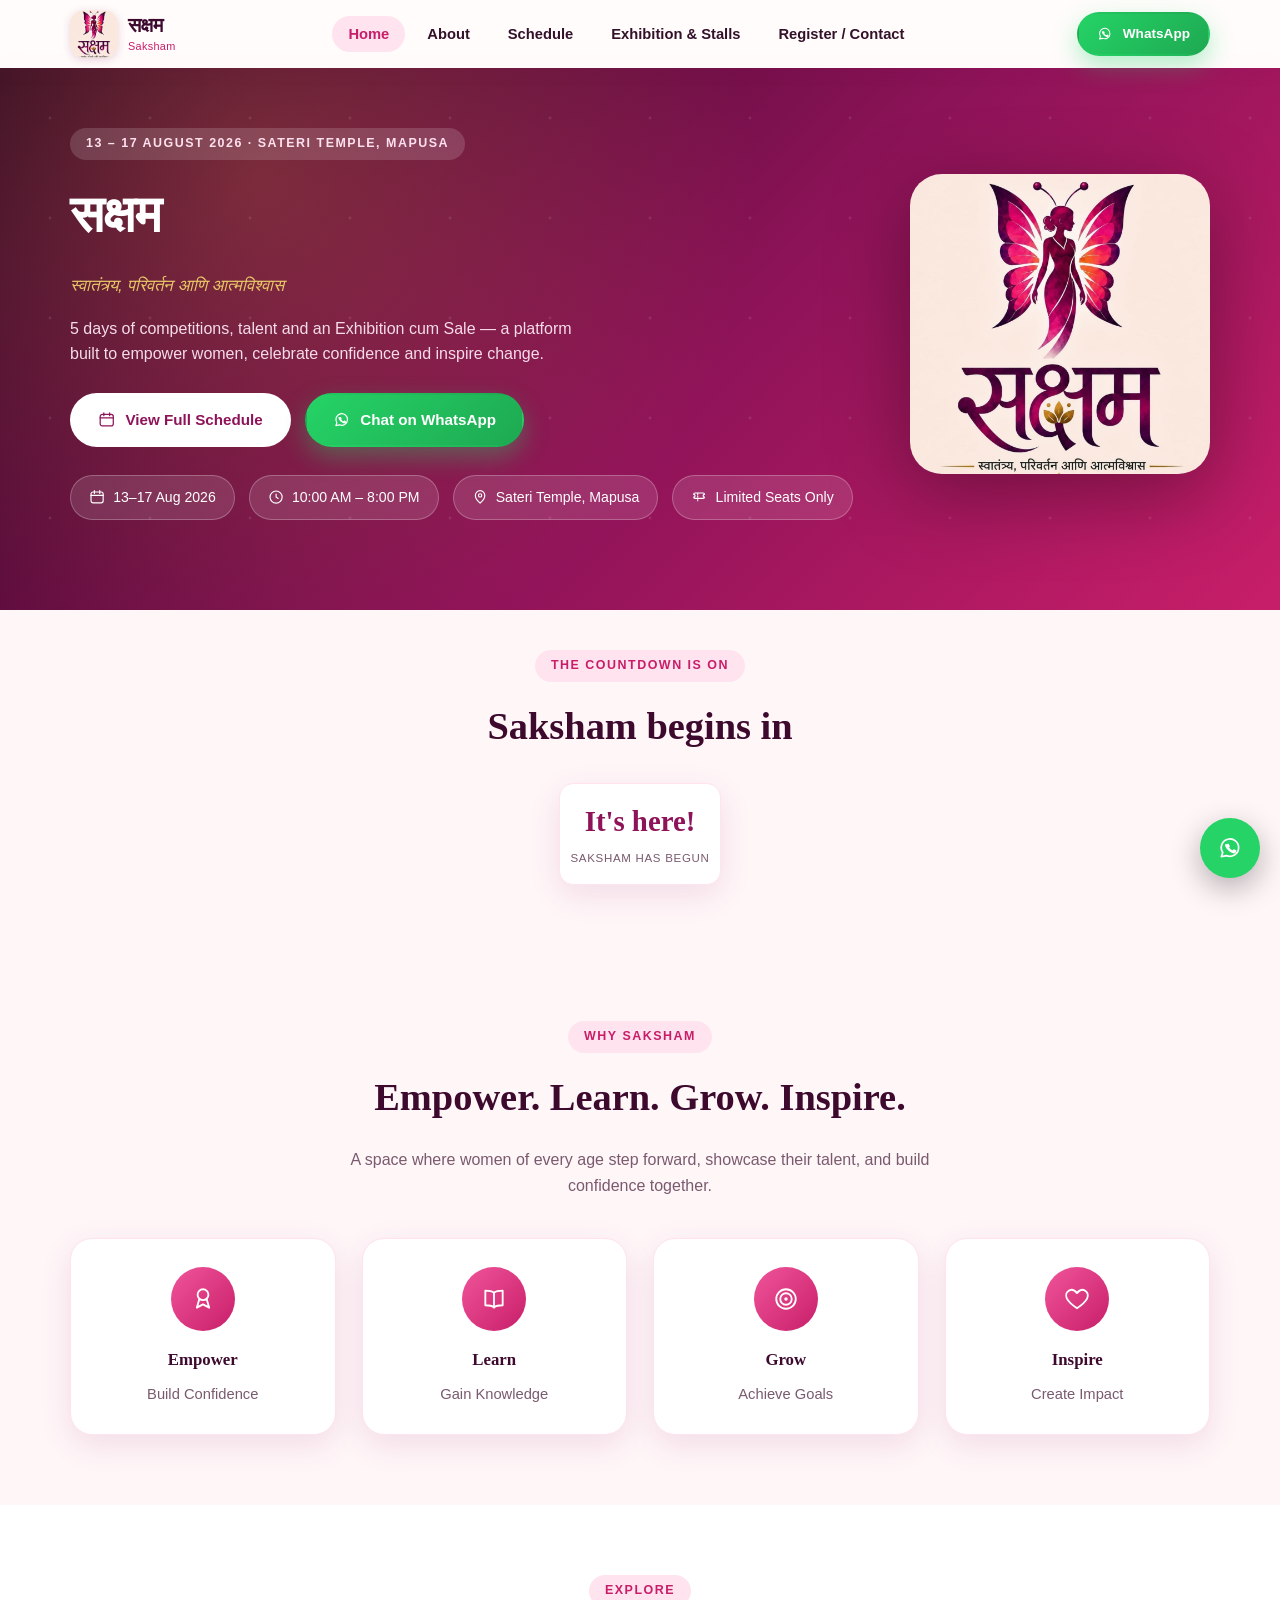
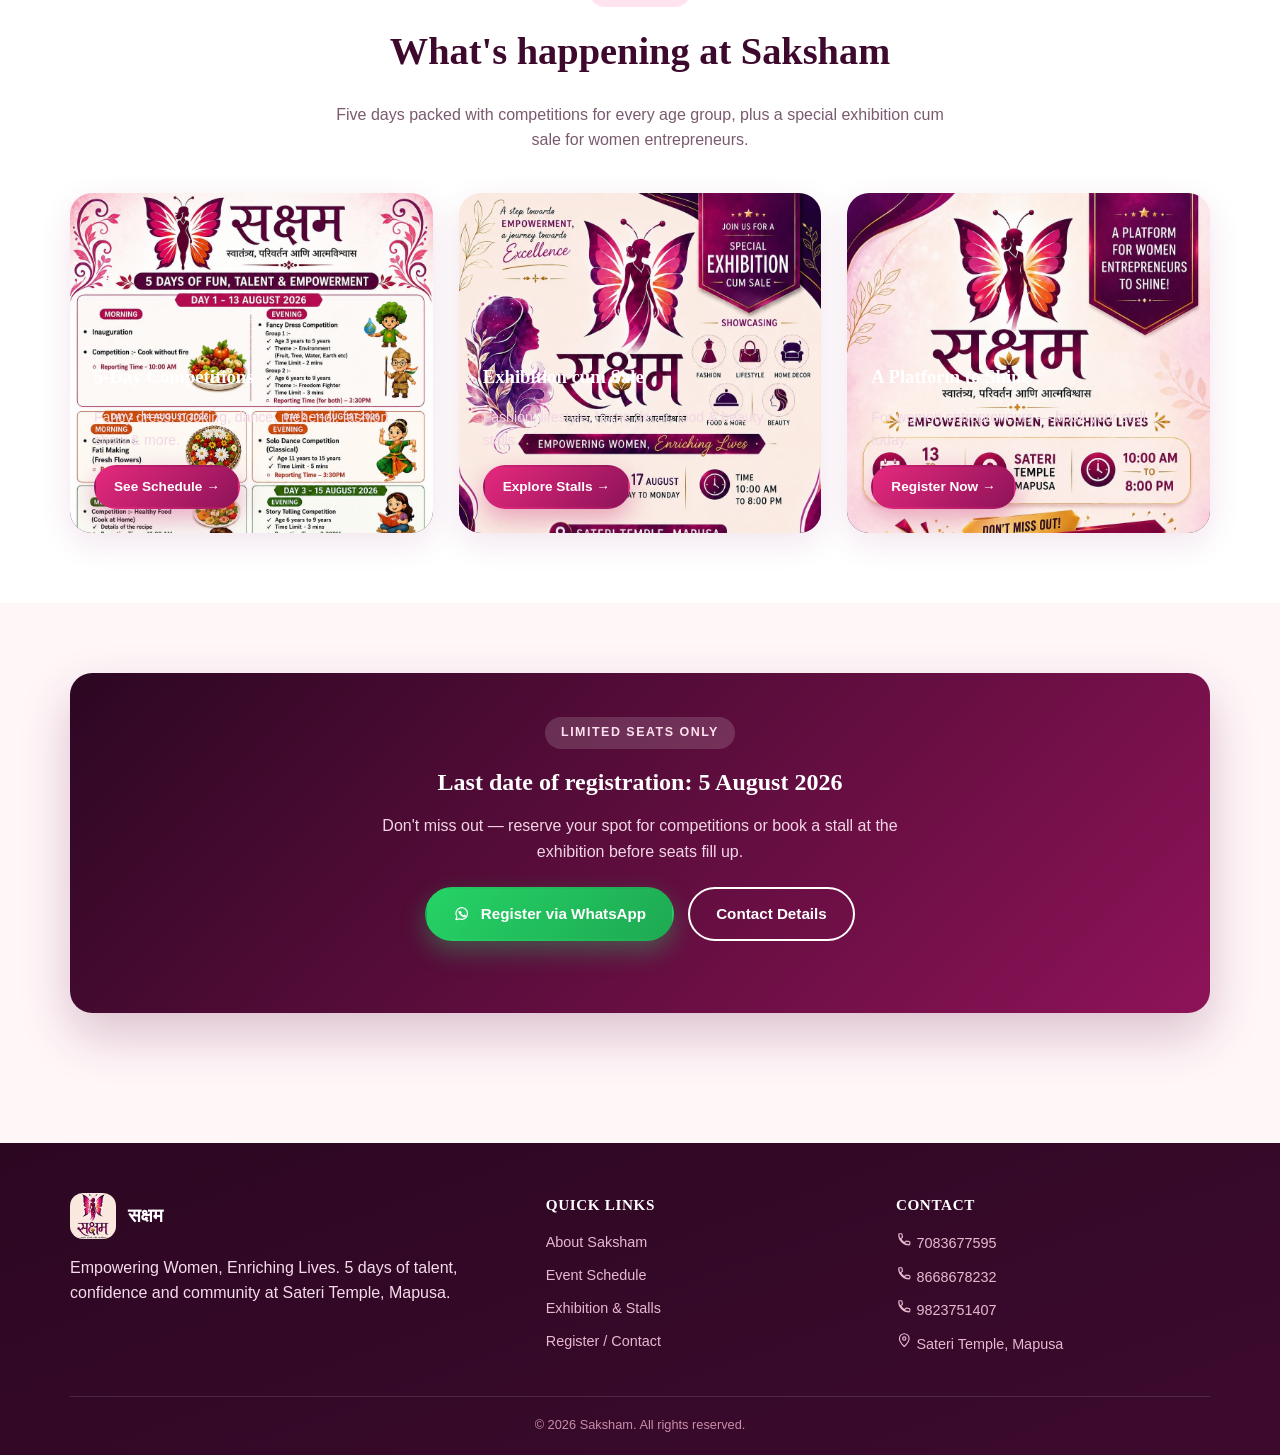
==== index.html @ 9bf5cc40 "Initial commit: Saksham event website Static multi-page site for the Saksham women's empowerment eve" ====
<!DOCTYPE html>
<html lang="en">
<head>
<meta charset="UTF-8">
<meta name="viewport" content="width=device-width, initial-scale=1.0">
<title>सक्षम | Saksham — Empowering Women, Enriching Lives</title>
<meta name="description" content="Saksham — a 5-day women-centric event of competitions, talent and an Exhibition cum Sale at Sateri Temple, Mapusa. 13-17 August 2026.">
<link rel="icon" href="images/logo.jpg">
<link rel="stylesheet" href="css/style.css">
</head>
<body>

<header class="site-header">
  <nav class="nav">
    <a href="index.html" class="brand">
      <img src="images/logo.jpg" alt="Saksham logo">
      <span class="brand-text"><strong>सक्षम</strong><span>Saksham</span></span>
    </a>
    <ul class="nav-links">
      <li><a href="index.html">Home</a></li>
      <li><a href="about.html">About</a></li>
      <li><a href="schedule.html">Schedule</a></li>
      <li><a href="exhibition.html">Exhibition &amp; Stalls</a></li>
      <li><a href="contact.html">Register / Contact</a></li>
    </ul>
    <div class="nav-cta">
      <a class="btn btn-whatsapp btn-sm" data-wa-msg="Hello, I am interested in the Saksham event. Please share more details.">
        <span class="icon" data-icon="whatsapp"></span> <span class="hide-mobile">WhatsApp</span>
      </a>
      <button class="nav-toggle" aria-label="Menu"><span></span><span></span><span></span></button>
    </div>
  </nav>
</header>

<section class="hero">
  <div class="container hero-inner">
    <div class="hero-copy">
      <span class="eyebrow">13 – 17 August 2026 · Sateri Temple, Mapusa</span>
      <h1>सक्षम</h1>
      <p class="tagline">स्वातंत्र्य, परिवर्तन आणि आत्मविश्वास</p>
      <p class="lead">5 days of competitions, talent and an Exhibition cum Sale — a platform built to empower women, celebrate confidence and inspire change.</p>
      <div class="hero-actions">
        <a href="schedule.html" class="btn btn-white"><span class="icon" data-icon="calendar"></span> View Full Schedule</a>
        <a class="btn btn-whatsapp" data-wa-msg="Hello, I am interested in the Saksham event. Please share more details."><span class="icon" data-icon="whatsapp"></span> Chat on WhatsApp</a>
      </div>
      <div class="info-strip">
        <div class="info-chip"><span class="icon" data-icon="calendar"></span> 13–17 Aug 2026</div>
        <div class="info-chip"><span class="icon" data-icon="clock"></span> 10:00 AM – 8:00 PM</div>
        <div class="info-chip"><span class="icon" data-icon="pin"></span> Sateri Temple, Mapusa</div>
        <div class="info-chip"><span class="icon" data-icon="ticket"></span> Limited Seats Only</div>
      </div>
    </div>
    <div class="hero-media">
      <img src="images/logo.jpg" alt="Saksham butterfly emblem">
    </div>
  </div>
</section>

<section class="section-tight">
  <div class="container center reveal">
    <span class="eyebrow">The countdown is on</span>
    <h2 class="section-title">Saksham begins in</h2>
    <div class="countdown">
      <div class="box"><strong data-d>--</strong><span>Days</span></div>
      <div class="box"><strong data-h>--</strong><span>Hours</span></div>
      <div class="box"><strong data-m>--</strong><span>Minutes</span></div>
      <div class="box"><strong data-s>--</strong><span>Seconds</span></div>
    </div>
  </div>
</section>

<section>
  <div class="container center">
    <span class="eyebrow">Why Saksham</span>
    <h2 class="section-title">Empower. Learn. Grow. Inspire.</h2>
    <p class="section-sub">A space where women of every age step forward, showcase their talent, and build confidence together.</p>
    <div class="grid grid-4 reveal">
      <div class="feature-card">
        <div class="feature-icon"><span class="icon" data-icon="award"></span></div>
        <h3>Empower</h3>
        <p>Build Confidence</p>
      </div>
      <div class="feature-card">
        <div class="feature-icon"><span class="icon" data-icon="book"></span></div>
        <h3>Learn</h3>
        <p>Gain Knowledge</p>
      </div>
      <div class="feature-card">
        <div class="feature-icon"><span class="icon" data-icon="target"></span></div>
        <h3>Grow</h3>
        <p>Achieve Goals</p>
      </div>
      <div class="feature-card">
        <div class="feature-icon"><span class="icon" data-icon="heart"></span></div>
        <h3>Inspire</h3>
        <p>Create Impact</p>
      </div>
    </div>
  </div>
</section>

<section style="background:#fff;">
  <div class="container">
    <div class="center">
      <span class="eyebrow">Explore</span>
      <h2 class="section-title">What's happening at Saksham</h2>
      <p class="section-sub">Five days packed with competitions for every age group, plus a special exhibition cum sale for women entrepreneurs.</p>
    </div>
    <div class="grid grid-3 reveal">
      <div class="poster-card">
        <img src="images/banner-schedule.jpg" alt="5 day schedule">
        <div class="poster-content">
          <h3>5-Day Competitions</h3>
          <p>Fancy dress, cooking, dance, mehendi, fashion show &amp; more.</p>
          <a href="schedule.html" class="btn btn-primary btn-sm">See Schedule →</a>
        </div>
      </div>
      <div class="poster-card">
        <img src="images/banner-exhibition.jpg" alt="Exhibition cum sale">
        <div class="poster-content">
          <h3>Exhibition cum Sale</h3>
          <p>Fashion, lifestyle, home decor, food &amp; beauty stalls.</p>
          <a href="exhibition.html" class="btn btn-primary btn-sm">Explore Stalls →</a>
        </div>
      </div>
      <div class="poster-card">
        <img src="images/banner-stall.jpg" alt="Book your seats">
        <div class="poster-content">
          <h3>A Platform to Shine</h3>
          <p>For women entrepreneurs — book your stall today.</p>
          <a href="contact.html" class="btn btn-primary btn-sm">Register Now →</a>
        </div>
      </div>
    </div>
  </div>
</section>

<section>
  <div class="container reveal">
    <div class="cta-banner">
      <span class="eyebrow" style="background:rgba(255,255,255,.15); color:#ffe0ef;">Limited Seats Only</span>
      <h2>Last date of registration: 5 August 2026</h2>
      <p>Don't miss out — reserve your spot for competitions or book a stall at the exhibition before seats fill up.</p>
      <div class="hero-actions" style="justify-content:center;">
        <a class="btn btn-whatsapp" data-wa-msg="Hello, I am interested in registering for the Saksham event. Please share more details."><span class="icon" data-icon="whatsapp"></span> Register via WhatsApp</a>
        <a href="contact.html" class="btn btn-outline" style="border-color:#fff; color:#fff;">Contact Details</a>
      </div>
    </div>
  </div>
</section>

<footer class="site-footer">
  <div class="container">
    <div class="footer-grid">
      <div>
        <div class="footer-brand">
          <img src="images/logo.jpg" alt="Saksham logo">
          <strong>सक्षम</strong>
        </div>
        <p>Empowering Women, Enriching Lives. 5 days of talent, confidence and community at Sateri Temple, Mapusa.</p>
      </div>
      <div>
        <h4>Quick Links</h4>
        <a href="about.html">About Saksham</a>
        <a href="schedule.html">Event Schedule</a>
        <a href="exhibition.html">Exhibition &amp; Stalls</a>
        <a href="contact.html">Register / Contact</a>
      </div>
      <div>
        <h4>Contact</h4>
        <a href="tel:7083677595"><span class="icon" data-icon="phone"></span> 7083677595</a>
        <a href="tel:8668678232"><span class="icon" data-icon="phone"></span> 8668678232</a>
        <a href="tel:9823751407"><span class="icon" data-icon="phone"></span> 9823751407</a>
        <a href="https://www.google.com/maps/search/?api=1&query=Sateri+Temple+Mapusa" target="_blank" rel="noopener"><span class="icon" data-icon="pin"></span> Sateri Temple, Mapusa</a>
      </div>
    </div>
    <div class="footer-bottom">© 2026 Saksham. All rights reserved.</div>
  </div>
</footer>

<a class="wa-float" data-wa-msg="Hello, I am interested in the Saksham event. Please share more details." aria-label="Chat on WhatsApp"><span class="icon" data-icon="whatsapp"></span></a>
<button class="back-top" aria-label="Back to top"><span class="icon" data-icon="arrow-up"></span></button>
<div class="lightbox"><button class="lightbox-close"><span class="icon" data-icon="x"></span></button><img src="" alt="Zoomed banner"></div>

<script src="js/script.js"></script>
</body>
</html>
---- css/style.css ----
/* ============================================================
   सक्षम — SAKSHAM  |  Women-centric event site
   ============================================================ */

:root{
  --maroon-950:#2c0722;
  --maroon-900:#3d0a2e;
  --maroon-800:#5c1046;
  --magenta-700:#8e1358;
  --pink-600:#c81e69;
  --pink-500:#e5297e;
  --pink-400:#f0559a;
  --pink-300:#f8a8c8;
  --pink-100:#ffe4ef;
  --orange:#ff8a4c;
  --gold:#c9a227;
  --gold-light:#e8c766;
  --whatsapp:#25D366;
  --whatsapp-dark:#1ea952;
  --bg-cream:#fff6f8;
  --bg-white:#fffcfb;
  --text-dark:#33112a;
  --text-muted:#7a5a6e;
  --shadow-soft: 0 10px 32px rgba(140,20,90,.11);
  --shadow-strong: 0 22px 50px rgba(90,10,60,.22);
  --radius: 22px;
  --radius-sm: 14px;
  --maxw: 1180px;
}

/* ---------- Icons ---------- */
.icon{ display:inline-flex; align-items:center; justify-content:center; line-height:0; }
.icon svg{ width:1.15em; height:1.15em; }
.btn .icon, .nav-cta .icon{ margin-right:2px; }
.feature-icon .icon svg, .tag-card .icon svg{ width:26px; height:26px; }
.contact-card .phone .icon svg, .footer-brand .icon svg{ width:20px; height:20px; }
.slot-label .icon svg{ width:15px; height:15px; }
.wa-float .icon svg, .back-top .icon svg{ width:26px; height:26px; }
.day-header .chev svg{ width:20px; height:20px; }
.lightbox-close .icon svg{ width:28px; height:28px; }

*,*::before,*::after{ box-sizing:border-box; }
html{ scroll-behavior:smooth; }
body{
  margin:0;
  font-family:'Segoe UI',-apple-system,BlinkMacSystemFont,Roboto,Arial,sans-serif;
  color:var(--text-dark);
  background:var(--bg-cream);
  overflow-x:hidden;
  line-height:1.6;
}
img{ max-width:100%; display:block; }
a{ color:inherit; text-decoration:none; }
ul{ list-style:none; margin:0; padding:0; }
h1,h2,h3,h4{ font-family:'Georgia','Segoe UI',serif; margin:0 0 .5em; color:var(--maroon-900); }
.container{ max-width:var(--maxw); margin:0 auto; padding:0 20px; }
section{ padding:70px 0; }
.section-tight{ padding:40px 0; }

.eyebrow{
  display:inline-block;
  font-size:.78rem;
  font-weight:700;
  letter-spacing:.12em;
  text-transform:uppercase;
  color:var(--pink-600);
  background:var(--pink-100);
  padding:6px 16px;
  border-radius:999px;
  margin-bottom:14px;
}
.section-title{ font-size:clamp(1.6rem,3.2vw,2.4rem); }
.section-sub{ color:var(--text-muted); max-width:640px; margin:0 auto 40px; }
.center{ text-align:center; }

/* ---------- Buttons ---------- */
.btn{
  display:inline-flex;
  align-items:center;
  gap:8px;
  padding:13px 26px;
  border-radius:999px;
  font-weight:700;
  font-size:.95rem;
  border:2px solid transparent;
  cursor:pointer;
  transition:transform .18s ease, box-shadow .18s ease, background .18s ease;
  white-space:nowrap;
}
.btn:hover{ transform:translateY(-2px); }
.btn-primary{
  background:linear-gradient(135deg,var(--pink-500),var(--magenta-700));
  color:#fff;
  box-shadow:0 10px 25px rgba(200,30,105,.35);
}
.btn-primary:hover{ box-shadow:0 14px 30px rgba(200,30,105,.45); }
.btn-outline{
  background:transparent;
  color:var(--maroon-900);
  border-color:var(--pink-500);
}
.btn-outline:hover{ background:var(--pink-100); }
.btn-white{
  background:#fff;
  color:var(--magenta-700);
}
.btn-whatsapp{
  background:linear-gradient(135deg,var(--whatsapp),var(--whatsapp-dark));
  color:#fff;
  box-shadow:0 10px 25px rgba(37,211,102,.35);
}
.btn-whatsapp:hover{ box-shadow:0 14px 30px rgba(37,211,102,.45); }
.btn-block{ width:100%; justify-content:center; }
.btn-sm{ padding:9px 18px; font-size:.85rem; }

/* ---------- Header / Nav ---------- */
.site-header{
  position:sticky; top:0; z-index:1000;
  background:rgba(255,252,251,.92);
  backdrop-filter:blur(10px);
  box-shadow:0 2px 18px rgba(140,20,90,.08);
}
.nav{
  max-width:var(--maxw); margin:0 auto; padding:10px 20px;
  display:flex; align-items:center; justify-content:space-between;
}
.brand{ display:flex; align-items:center; gap:10px; }
.brand img{ height:48px; width:auto; border-radius:14px; box-shadow:0 2px 8px rgba(140,20,90,.18); }
.brand-text{ line-height:1.1; }
.brand-text strong{ font-family:'Georgia',serif; font-size:1.25rem; color:var(--maroon-900); display:block; }
.brand-text span{ font-size:.68rem; color:var(--pink-600); letter-spacing:.03em; }

.nav-links{ display:flex; align-items:center; gap:6px; }
.nav-links a{
  padding:10px 16px; border-radius:999px; font-weight:600; font-size:.92rem;
  color:var(--text-dark); transition:.2s;
}
.nav-links a:hover, .nav-links a.active{ background:var(--pink-100); color:var(--pink-600); }
.nav-cta{ display:flex; align-items:center; gap:10px; }
.nav-toggle{
  display:none; flex-direction:column; gap:5px; background:none; border:none; cursor:pointer; padding:8px;
}
.nav-toggle span{ width:26px; height:3px; background:var(--maroon-900); border-radius:3px; transition:.25s; }
.nav-toggle.open span:nth-child(1){ transform:translateY(8px) rotate(45deg); }
.nav-toggle.open span:nth-child(2){ opacity:0; }
.nav-toggle.open span:nth-child(3){ transform:translateY(-8px) rotate(-45deg); }

/* ---------- Hero ---------- */
.hero{
  position:relative;
  background:radial-gradient(circle at 20% 20%, rgba(255,138,76,.25), transparent 45%),
             linear-gradient(135deg,var(--maroon-950),var(--magenta-700) 55%,var(--pink-600));
  color:#fff;
  padding:60px 0 90px;
  overflow:hidden;
}
.hero::after{
  content:"";
  position:absolute; inset:0;
  background:url('data:image/svg+xml;utf8,<svg xmlns="http://www.w3.org/2000/svg" width="100" height="100"><circle cx="50" cy="50" r="1.4" fill="white" opacity="0.25"/></svg>');
  opacity:.4; pointer-events:none;
}
.hero-inner{
  position:relative; z-index:1;
  display:flex; align-items:center; gap:50px; flex-wrap:wrap;
}
.hero-copy{ flex:1 1 420px; }
.hero-copy .eyebrow{ background:rgba(255,255,255,.15); color:#ffe0ef; }
.hero-copy h1{ color:#fff; font-size:clamp(2.1rem,5vw,3.2rem); margin-bottom:10px; }
.hero-copy .tagline{ color:var(--gold-light); font-size:1.05rem; margin-bottom:16px; font-style:italic; }
.hero-copy p.lead{ color:#f6dcea; max-width:520px; margin-bottom:26px; }
.hero-media{ flex:0 0 auto; margin:0 auto; }
.hero-media img{
  width:min(300px,60vw); border-radius:32px; filter:drop-shadow(0 20px 40px rgba(0,0,0,.35));
  animation:float 5s ease-in-out infinite;
}
@keyframes float{ 0%,100%{ transform:translateY(0);} 50%{ transform:translateY(-14px);} }

.hero-actions{ display:flex; gap:14px; flex-wrap:wrap; margin-bottom:28px; }

.info-strip{
  display:flex; flex-wrap:wrap; gap:14px; margin-top:10px;
}
.info-chip{
  background:rgba(255,255,255,.12);
  border:1px solid rgba(255,255,255,.25);
  padding:10px 18px; border-radius:999px; font-size:.88rem; display:flex; gap:8px; align-items:center;
}

/* wave divider */
.wave{ display:block; margin-top:-2px; }

/* ---------- Feature cards ---------- */
.grid{ display:grid; gap:26px; }
.grid-2{ grid-template-columns:repeat(2,1fr); }
.grid-3{ grid-template-columns:repeat(3,1fr); }
.grid-4{ grid-template-columns:repeat(4,1fr); }
.grid-5{ grid-template-columns:repeat(5,1fr); }

.feature-card{
  background:#fff; border-radius:var(--radius); padding:28px 22px; text-align:center;
  box-shadow:var(--shadow-soft); transition:transform .2s ease, box-shadow .2s ease;
  border:1px solid #ffe3ee;
}
.feature-card:hover{ transform:translateY(-6px); box-shadow:var(--shadow-strong); }
.feature-icon{
  width:64px; height:64px; border-radius:50%; margin:0 auto 16px;
  display:flex; align-items:center; justify-content:center; font-size:1.8rem;
  background:linear-gradient(135deg,var(--pink-400),var(--pink-600)); color:#fff;
}
.feature-card h3{ font-size:1.05rem; }
.feature-card p{ color:var(--text-muted); font-size:.92rem; margin:0; }

/* ---------- Highlight / poster cards (home) ---------- */
.poster-card{
  position:relative; border-radius:var(--radius); overflow:hidden; box-shadow:var(--shadow-soft);
  height:340px; display:flex; align-items:flex-end;
}
.poster-card img{
  position:absolute; inset:0; width:100%; height:100%; object-fit:cover; object-position:top;
  transition:transform .4s ease;
}
.poster-card:hover img{ transform:scale(1.06); }
.poster-card::before{
  content:""; position:absolute; inset:0;
  background:linear-gradient(to top, rgba(44,7,34,.92) 10%, rgba(44,7,34,.15) 60%, transparent 100%);
}
.poster-content{ position:relative; z-index:1; padding:24px; color:#fff; width:100%; }
.poster-content h3{ color:#fff; margin-bottom:6px; }
.poster-content p{ color:#f2d6e5; font-size:.88rem; margin-bottom:14px; }

/* ---------- Countdown ---------- */
.countdown{
  display:flex; gap:14px; justify-content:center; flex-wrap:wrap; margin:26px 0;
}
.countdown .box{
  background:#fff; border-radius:var(--radius-sm); padding:14px 10px; min-width:78px; text-align:center;
  box-shadow:var(--shadow-soft); border:1px solid #ffe3ee;
}
.countdown .box strong{ display:block; font-size:1.8rem; color:var(--magenta-700); font-family:Georgia,serif; }
.countdown .box span{ font-size:.72rem; text-transform:uppercase; letter-spacing:.06em; color:var(--text-muted); }

/* ---------- Banner strip (full poster image sections) ---------- */
.full-banner{
  border-radius:var(--radius); overflow:hidden; box-shadow:var(--shadow-strong);
  max-width:640px; margin:0 auto; cursor:zoom-in; border:6px solid #fff;
}

/* ---------- Day Accordion (schedule) ---------- */
.day-card{
  background:#fff; border-radius:var(--radius); box-shadow:var(--shadow-soft);
  margin-bottom:20px; overflow:hidden; border:1px solid #ffe3ee;
}
.day-header{
  display:flex; align-items:center; justify-content:space-between; gap:14px;
  padding:20px 24px; cursor:pointer; background:linear-gradient(135deg,var(--pink-500),var(--magenta-700));
  color:#fff;
}
.day-header .day-title{ display:flex; align-items:center; gap:14px; }
.day-badge{
  background:rgba(255,255,255,.2); border:1px solid rgba(255,255,255,.4);
  border-radius:999px; padding:6px 14px; font-weight:700; font-size:.8rem;
}
.day-header h3{ color:#fff; margin:0; font-size:1.15rem; }
.day-header .chev{ transition:transform .25s ease; font-size:1.3rem; }
.day-card.open .day-header .chev{ transform:rotate(180deg); }
.day-body{
  max-height:0; overflow:hidden; transition:max-height .4s ease;
}
.day-card.open .day-body{ max-height:2400px; }
.day-body-inner{ padding:24px; display:grid; gap:20px; grid-template-columns:repeat(2,1fr); }
.slot-label{
  display:inline-block; font-size:.72rem; font-weight:700; letter-spacing:.08em; text-transform:uppercase;
  color:var(--orange); margin-bottom:10px;
}
.comp-card{
  background:var(--bg-cream); border-radius:var(--radius-sm); padding:18px; border:1px solid #ffe3ee;
}
.comp-card + .comp-card{ margin-top:14px; }
.comp-card h4{ font-size:1rem; margin-bottom:8px; color:var(--maroon-900); }
.comp-meta{ font-size:.83rem; color:var(--text-muted); margin-bottom:12px; }
.comp-meta li{ margin-bottom:3px; }
.comp-meta li::before{ content:"✓ "; color:var(--pink-600); font-weight:700; }

/* ---------- Grid gallery (exhibition showcase / stalls) ---------- */
.tag-grid{ display:grid; grid-template-columns:repeat(5,1fr); gap:18px; }
.tag-card{
  background:#fff; border-radius:var(--radius-sm); padding:20px 10px; text-align:center;
  box-shadow:var(--shadow-soft); border:1px solid #ffe3ee; font-weight:600; font-size:.9rem;
}
.tag-card .icon{ display:flex; margin:0 auto 10px; width:48px; height:48px; border-radius:50%; background:linear-gradient(135deg,var(--pink-400),var(--pink-600)); color:#fff; }

/* ---------- CTA banner ---------- */
.cta-banner{
  background:linear-gradient(135deg,var(--maroon-950),var(--magenta-700));
  color:#fff; border-radius:var(--radius); padding:44px; text-align:center;
  box-shadow:var(--shadow-strong);
}
.cta-banner h2{ color:#fff; }
.cta-banner p{ color:#f2d6e5; max-width:560px; margin:0 auto 22px; }

/* ---------- Contact cards ---------- */
.contact-card{
  background:#fff; border-radius:var(--radius); padding:26px; box-shadow:var(--shadow-soft);
  border:1px solid #ffe3ee; text-align:center;
}
.contact-card .phone{ font-size:1.3rem; font-weight:700; color:var(--maroon-900); margin:8px 0 16px; }
.contact-card .actions{ display:flex; gap:10px; justify-content:center; flex-wrap:wrap; }

/* ---------- Enquiry builder ---------- */
.enquiry-box{
  background:#fff; border-radius:var(--radius); padding:32px; box-shadow:var(--shadow-strong);
  border:1px solid #ffe3ee;
}
.form-row{ margin-bottom:18px; }
.form-row label{ display:block; font-weight:700; font-size:.88rem; margin-bottom:8px; color:var(--maroon-900); }
.form-row input, .form-row select, .form-row textarea{
  width:100%; padding:13px 16px; border-radius:var(--radius-sm); border:1.5px solid #f2c3d8;
  font-size:.95rem; font-family:inherit; background:var(--bg-cream); color:var(--text-dark);
}
.form-row input:focus, .form-row select:focus, .form-row textarea:focus{
  outline:none; border-color:var(--pink-500); background:#fff;
}

/* ---------- Footer ---------- */
.site-footer{
  background:linear-gradient(160deg,var(--maroon-950),var(--maroon-900));
  color:#f6dcea; padding:50px 0 20px; margin-top:60px;
}
.footer-grid{ display:grid; grid-template-columns:1.4fr 1fr 1fr; gap:36px; margin-bottom:30px; }
.footer-brand{ display:flex; gap:12px; align-items:center; margin-bottom:14px; }
.footer-brand img{ height:46px; border-radius:13px; }
.footer-brand strong{ color:#fff; font-family:Georgia,serif; font-size:1.2rem; }
.site-footer h4{ color:#fff; font-size:.95rem; margin-bottom:14px; letter-spacing:.04em; text-transform:uppercase; }
.site-footer a{ color:#e9b8cf; font-size:.9rem; display:block; margin-bottom:10px; transition:.2s; }
.site-footer a:hover{ color:#fff; }
.footer-bottom{
  border-top:1px solid rgba(255,255,255,.12); padding-top:18px; text-align:center; font-size:.8rem; color:#c98da8;
}

/* ---------- Floating WhatsApp button ---------- */
.wa-float{
  position:fixed; right:20px; bottom:22px; z-index:1200;
  background:var(--whatsapp); color:#fff; width:60px; height:60px; border-radius:50%;
  display:flex; align-items:center; justify-content:center; font-size:1.8rem;
  box-shadow:0 10px 30px rgba(0,0,0,.3); animation:pulse 2.4s infinite;
}
@keyframes pulse{
  0%{ box-shadow:0 0 0 0 rgba(37,211,102,.55), 0 10px 30px rgba(0,0,0,.3); }
  70%{ box-shadow:0 0 0 16px rgba(37,211,102,0), 0 10px 30px rgba(0,0,0,.3); }
  100%{ box-shadow:0 0 0 0 rgba(37,211,102,0), 0 10px 30px rgba(0,0,0,.3); }
}

/* ---------- Back to top ---------- */
.back-top{
  position:fixed; right:20px; bottom:92px; z-index:1200;
  background:#fff; color:var(--magenta-700); width:44px; height:44px; border-radius:50%;
  display:flex; align-items:center; justify-content:center; font-size:1.2rem;
  box-shadow:var(--shadow-soft); opacity:0; pointer-events:none; transition:.25s;
  border:1px solid #ffe3ee;
}
.back-top.show{ opacity:1; pointer-events:auto; }

/* ---------- Reveal animation ---------- */
.reveal{ opacity:0; transform:translateY(24px); transition:opacity .6s ease, transform .6s ease; }
.reveal.in{ opacity:1; transform:none; }

/* ---------- Lightbox ---------- */
.lightbox{
  position:fixed; inset:0; background:rgba(20,3,15,.88); z-index:2000;
  display:none; align-items:center; justify-content:center; padding:30px;
}
.lightbox.open{ display:flex; }
.lightbox img{ max-width:100%; max-height:90vh; border-radius:20px; box-shadow:0 20px 60px rgba(0,0,0,.5); }
.lightbox-close{
  position:absolute; top:22px; right:26px; color:#fff; cursor:pointer; background:none; border:none; padding:6px;
}

/* ---------- Page hero (inner pages) ---------- */
.page-hero{
  background:linear-gradient(135deg,var(--maroon-950),var(--magenta-700) 60%,var(--pink-600));
  color:#fff; padding:50px 0; text-align:center;
}
.page-hero h1{ color:#fff; font-size:clamp(1.8rem,4vw,2.6rem); }
.page-hero p{ color:#f2d6e5; max-width:560px; margin:10px auto 0; }
.breadcrumb{ font-size:.82rem; color:#f0b9d4; margin-bottom:10px; }
.breadcrumb a{ color:#fff; font-weight:600; }

/* ---------- Table (timing) ---------- */
.info-table{ width:100%; border-collapse:collapse; background:#fff; border-radius:var(--radius); overflow:hidden; box-shadow:var(--shadow-soft); }
.info-table th, .info-table td{ padding:16px 20px; text-align:left; border-bottom:1px solid #ffe3ee; font-size:.92rem; }
.info-table th{ background:var(--pink-100); color:var(--magenta-700); text-transform:uppercase; font-size:.78rem; letter-spacing:.05em; }
.info-table tr:last-child td{ border-bottom:none; }

/* ============ Responsive ============ */
@media (max-width:980px){
  .grid-4{ grid-template-columns:repeat(2,1fr); }
  .grid-5{ grid-template-columns:repeat(3,1fr); }
  .tag-grid{ grid-template-columns:repeat(3,1fr); }
  .footer-grid{ grid-template-columns:1fr 1fr; }
  .day-body-inner{ grid-template-columns:1fr; }
}
@media (max-width:820px){
  .nav-links{
    position:fixed; top:70px; left:0; right:0; background:#fff; flex-direction:column; align-items:stretch;
    padding:14px 20px; box-shadow:0 12px 20px rgba(140,20,90,.12);
    transform:translateY(-250%); visibility:hidden; transition:transform .3s ease, visibility 0s linear .3s; gap:2px;
  }
  .nav-links.open{ transform:translateY(0); visibility:visible; transition:transform .3s ease; }
  .nav-links a{ padding:14px 16px; border-radius:12px; }
  .nav-toggle{ display:flex; }
  .nav-cta .btn span.hide-mobile{ display:none; }
}
@media (max-width:760px){
  .grid-2, .grid-3, .grid-4{ grid-template-columns:1fr 1fr; }
  .tag-grid{ grid-template-columns:repeat(2,1fr); }
  .footer-grid{ grid-template-columns:1fr; text-align:center; }
  .footer-brand{ justify-content:center; }
  .hero-inner{ flex-direction:column; text-align:center; }
  .hero-copy p.lead{ margin-left:auto; margin-right:auto; }
  .hero-actions, .info-strip{ justify-content:center; }
}
@media (max-width:560px){
  section{ padding:50px 0; }
  .grid-2, .grid-3, .grid-4, .tag-grid{ grid-template-columns:1fr 1fr; }
  .grid-5{ grid-template-columns:1fr 1fr; }
  .cta-banner{ padding:30px 20px; }
  .enquiry-box{ padding:22px; }
  .day-body-inner{ padding:18px; }
  .day-header{ padding:16px; }
  .footer-grid{ gap:24px; }
}
@media (max-width:420px){
  .grid-2, .grid-3, .grid-4, .grid-5, .tag-grid{ grid-template-columns:1fr 1fr; }
  .countdown .box{ min-width:64px; padding:10px 6px; }
  .countdown .box strong{ font-size:1.4rem; }
}
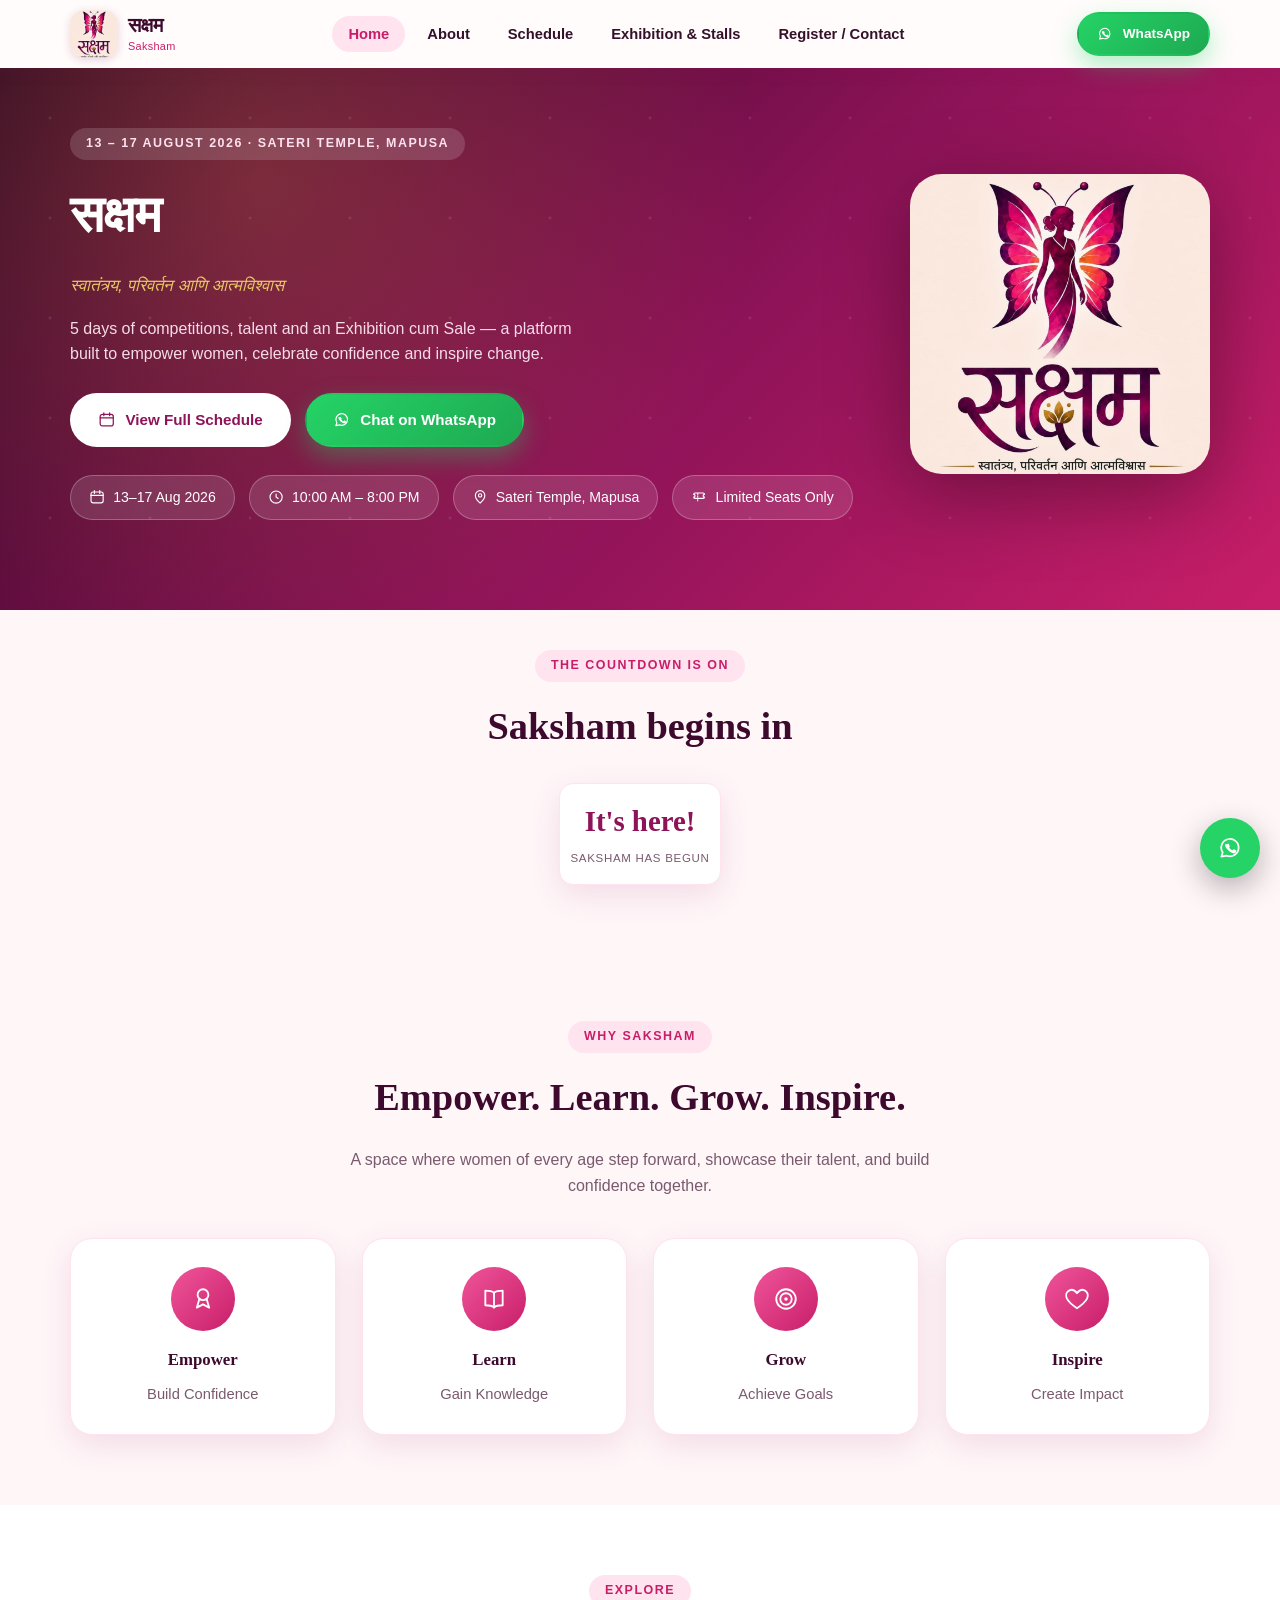
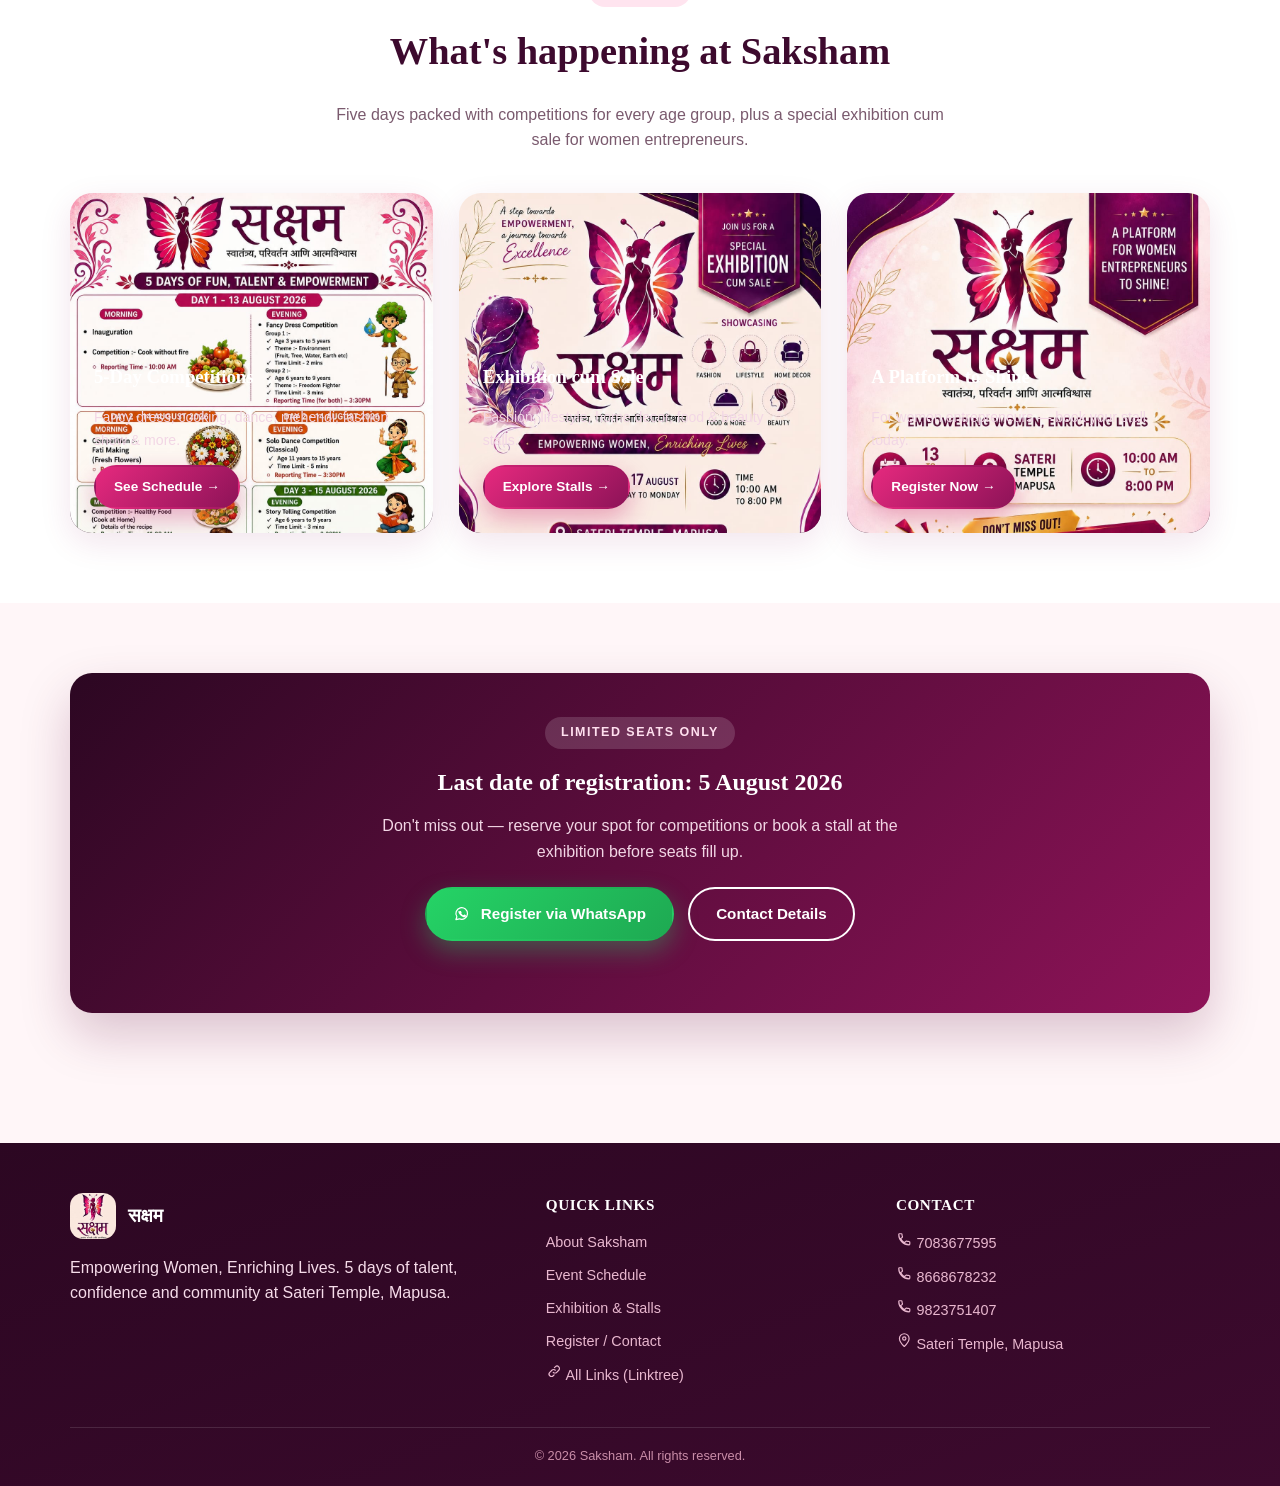
==== commit 3d0e8f41: "Add full registration form with Google Sheet + payment integration Replace the Quick Enquiry box on " ====
--- a/index.html
+++ b/index.html
@@ -165,6 +165,7 @@
         <a href="schedule.html">Event Schedule</a>
         <a href="exhibition.html">Exhibition &amp; Stalls</a>
         <a href="contact.html">Register / Contact</a>
+        <a href="https://linktr.ee/sakshamexibition" target="_blank" rel="noopener"><span class="icon" data-icon="link"></span> All Links (Linktree)</a>
       </div>
       <div>
         <h4>Contact</h4>
--- a/css/style.css
+++ b/css/style.css
@@ -41,12 +41,14 @@
 
 *,*::before,*::after{ box-sizing:border-box; }
 html{ scroll-behavior:smooth; }
+html{ overflow-x:hidden; width:100%; }
 body{
   margin:0;
   font-family:'Segoe UI',-apple-system,BlinkMacSystemFont,Roboto,Arial,sans-serif;
   color:var(--text-dark);
   background:var(--bg-cream);
   overflow-x:hidden;
+  max-width:100vw;
   line-height:1.6;
 }
 img{ max-width:100%; display:block; }
@@ -322,6 +324,44 @@
   outline:none; border-color:var(--pink-500); background:#fff;
 }
 
+/* ---------- Registration type toggle ---------- */
+.reg-toggle{ display:flex; gap:12px; flex-wrap:wrap; }
+.reg-option{ flex:1 1 150px; position:relative; cursor:pointer; margin:0; }
+.reg-option input{ position:absolute; opacity:0; width:1px; height:1px; }
+.reg-option span{
+  display:block; padding:16px; border:2px solid #f2c3d8; border-radius:var(--radius-sm);
+  text-align:center; font-weight:700; color:var(--maroon-900); background:var(--bg-cream); transition:.2s;
+}
+.reg-option small{ display:block; font-weight:600; color:var(--pink-600); font-size:.78rem; margin-top:4px; }
+.reg-option input:checked + span{
+  border-color:var(--pink-500); background:linear-gradient(135deg,var(--pink-100),#fff);
+  box-shadow:0 6px 16px rgba(200,30,105,.18);
+}
+.reg-option input:focus-visible + span{ outline:2px solid var(--pink-500); outline-offset:2px; }
+
+/* ---------- Fee display ---------- */
+.fee-note{
+  display:flex; align-items:center; justify-content:space-between; gap:10px; flex-wrap:wrap;
+  background:linear-gradient(135deg,var(--pink-100),#fff); border:1.5px solid var(--pink-300);
+  border-radius:var(--radius-sm); padding:14px 18px; margin-bottom:18px;
+}
+.fee-note span{ font-weight:700; color:var(--maroon-900); font-size:.9rem; }
+.fee-note strong{ font-size:1.5rem; color:var(--pink-600); font-family:Georgia,serif; }
+
+/* ---------- Payment QR ---------- */
+.qr-box{
+  max-width:220px; margin:0 auto; border-radius:var(--radius-sm); overflow:hidden;
+  border:2px solid #fff; box-shadow:var(--shadow-soft); background:#fff; padding:10px;
+}
+.qr-box img{ width:100%; border-radius:8px; display:block; }
+.qr-hint{ font-size:.82rem; color:var(--text-muted); margin-top:10px; text-align:center; }
+
+/* ---------- Form status message ---------- */
+.form-status{
+  text-align:center; font-weight:700; color:var(--magenta-700); background:var(--pink-100);
+  border-radius:var(--radius-sm); padding:14px; margin-top:16px;
+}
+
 /* ---------- Footer ---------- */
 .site-footer{
   background:linear-gradient(160deg,var(--maroon-950),var(--maroon-900));
@@ -396,42 +436,45 @@
 @media (max-width:980px){
   .grid-4{ grid-template-columns:repeat(2,1fr); }
   .grid-5{ grid-template-columns:repeat(3,1fr); }
-  .tag-grid{ grid-template-columns:repeat(3,1fr); }
   .footer-grid{ grid-template-columns:1fr 1fr; }
   .day-body-inner{ grid-template-columns:1fr; }
 }
 @media (max-width:820px){
   .nav-links{
-    position:fixed; top:70px; left:0; right:0; background:#fff; flex-direction:column; align-items:stretch;
-    padding:14px 20px; box-shadow:0 12px 20px rgba(140,20,90,.12);
-    transform:translateY(-250%); visibility:hidden; transition:transform .3s ease, visibility 0s linear .3s; gap:2px;
+    position:fixed; top:70px; left:0; right:0; width:100%; max-width:100vw; background:#fff; flex-direction:column; align-items:stretch;
+    padding:18px 20px; box-shadow:0 12px 20px rgba(140,20,90,.12);
+    transform:translateY(-250%); visibility:hidden; transition:transform .3s ease, visibility 0s linear .3s; gap:6px;
   }
   .nav-links.open{ transform:translateY(0); visibility:visible; transition:transform .3s ease; }
-  .nav-links a{ padding:14px 16px; border-radius:12px; }
+  .nav-links a{ padding:20px 22px; font-size:1rem; border-radius:14px; }
   .nav-toggle{ display:flex; }
   .nav-cta .btn span.hide-mobile{ display:none; }
 }
 @media (max-width:760px){
-  .grid-2, .grid-3, .grid-4{ grid-template-columns:1fr 1fr; }
-  .tag-grid{ grid-template-columns:repeat(2,1fr); }
+  /* Two-block layouts (form+info, image+text) must stack, not squeeze side by side */
+  .grid-2{ grid-template-columns:1fr; }
+  .grid-3{ grid-template-columns:1fr; }
   .footer-grid{ grid-template-columns:1fr; text-align:center; }
   .footer-brand{ justify-content:center; }
   .hero-inner{ flex-direction:column; text-align:center; }
   .hero-copy p.lead{ margin-left:auto; margin-right:auto; }
   .hero-actions, .info-strip{ justify-content:center; }
+  .poster-card{ height:280px; }
 }
 @media (max-width:560px){
   section{ padding:50px 0; }
-  .grid-2, .grid-3, .grid-4, .tag-grid{ grid-template-columns:1fr 1fr; }
   .grid-5{ grid-template-columns:1fr 1fr; }
   .cta-banner{ padding:30px 20px; }
   .enquiry-box{ padding:22px; }
   .day-body-inner{ padding:18px; }
   .day-header{ padding:16px; }
   .footer-grid{ gap:24px; }
+  .contact-card{ padding:20px; }
 }
 @media (max-width:420px){
-  .grid-2, .grid-3, .grid-4, .grid-5, .tag-grid{ grid-template-columns:1fr 1fr; }
+  .grid-4, .grid-5{ grid-template-columns:1fr; }
   .countdown .box{ min-width:64px; padding:10px 6px; }
   .countdown .box strong{ font-size:1.4rem; }
-}
+  .day-header{ flex-wrap:wrap; gap:10px; }
+  .day-header h3{ font-size:1rem; }
+}
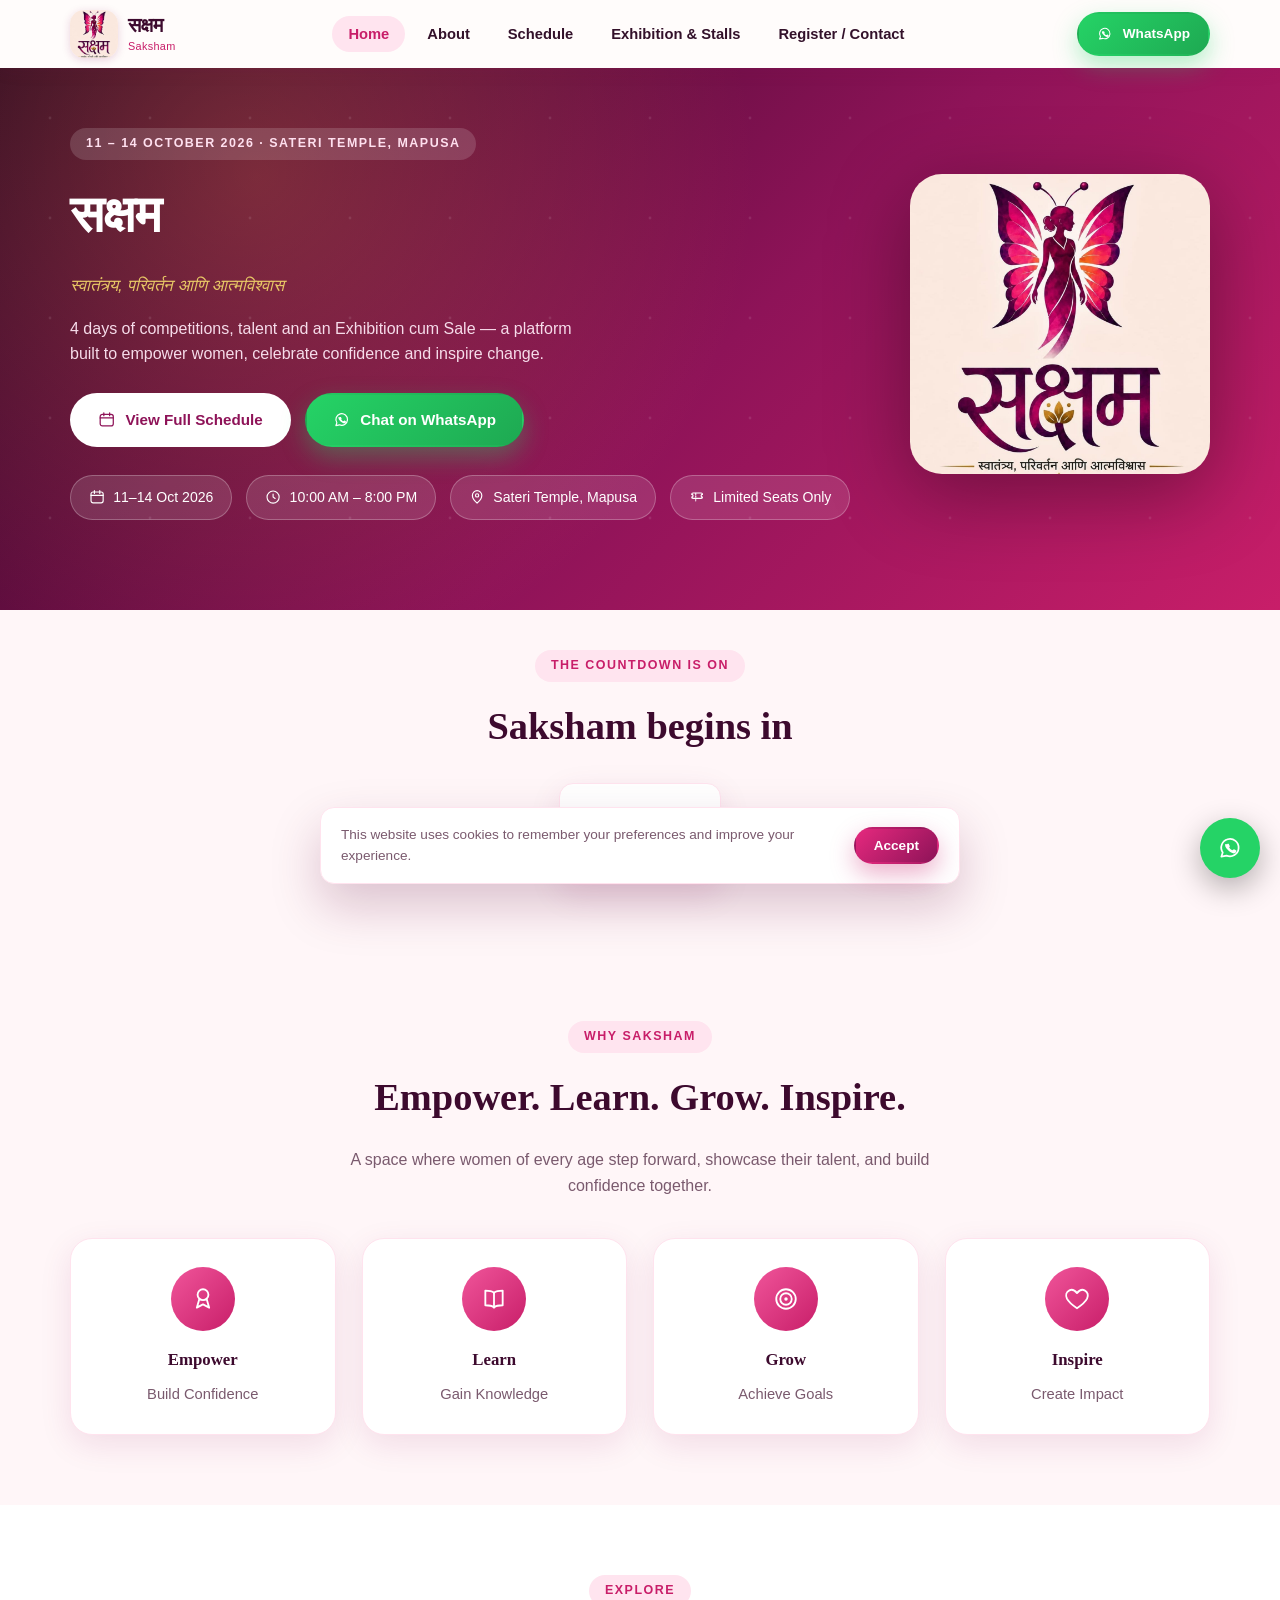
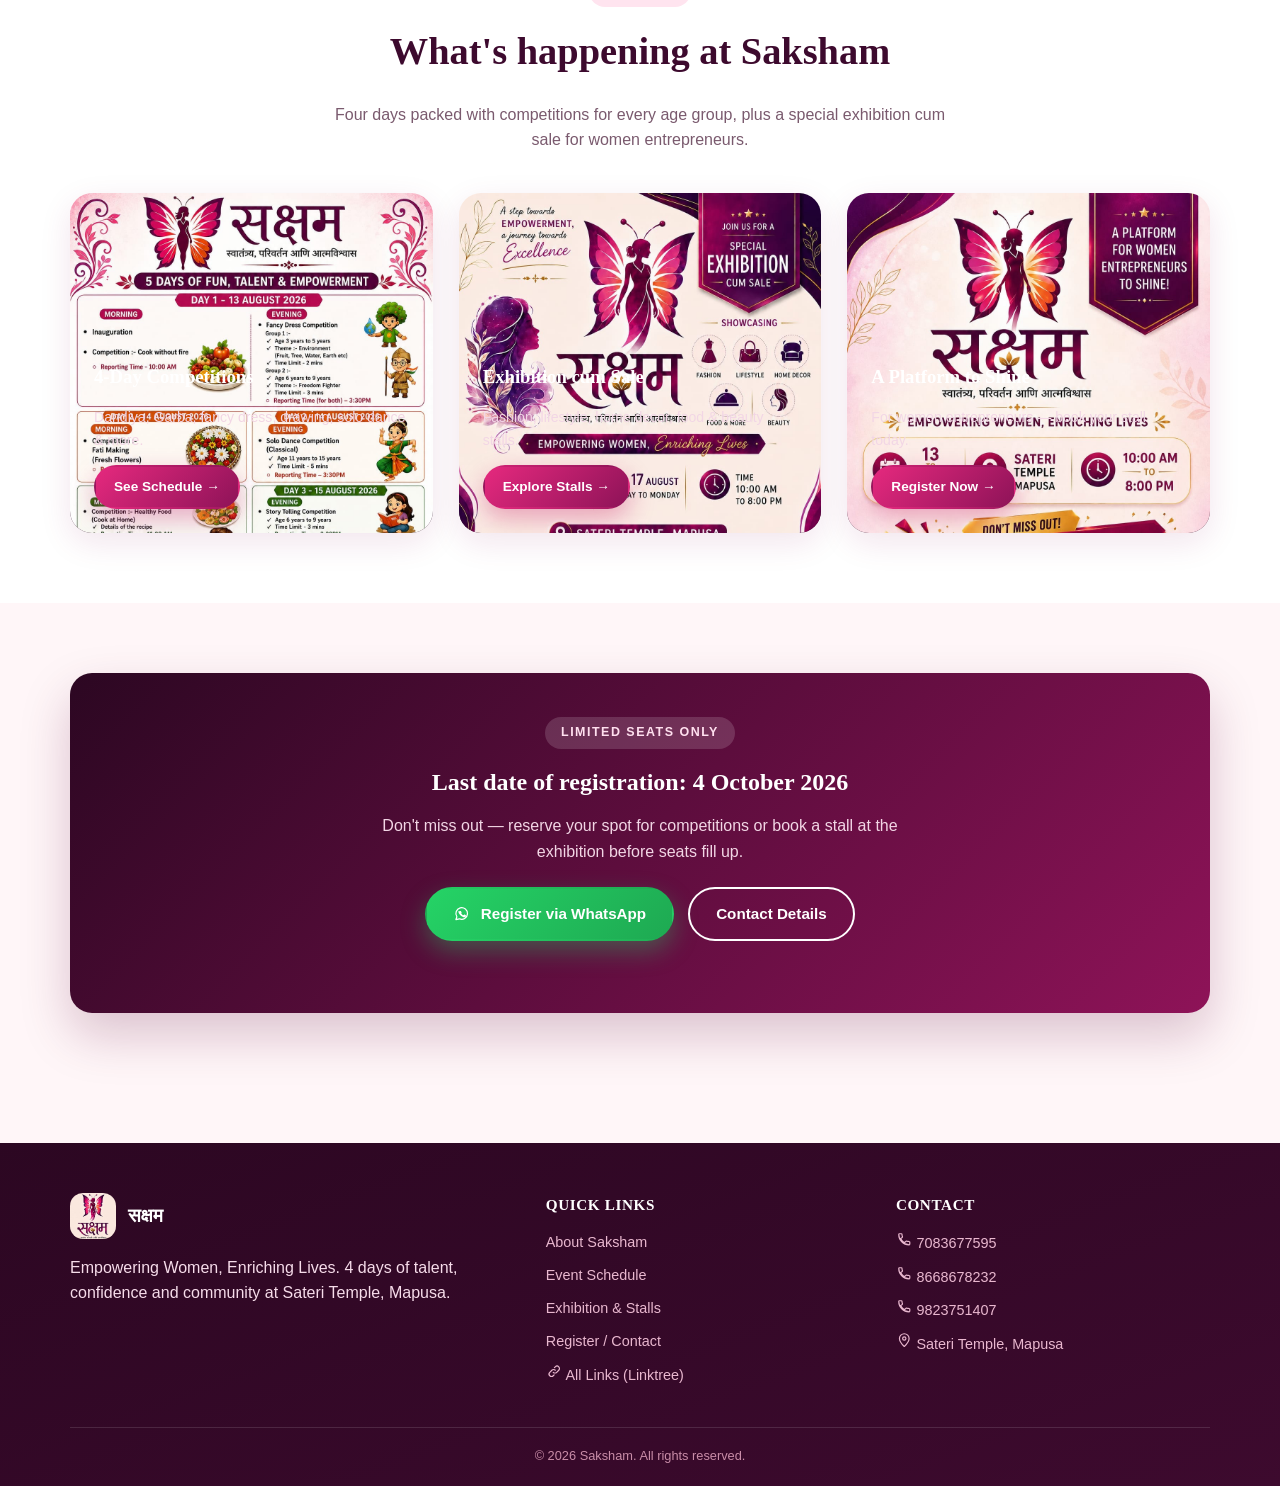
==== commit b62606bf: "Rework event to Oct 2026 dates, add stall map + competition registration - Move event dates from 13-" ====
--- a/index.html
+++ b/index.html
@@ -4,7 +4,7 @@
 <meta charset="UTF-8">
 <meta name="viewport" content="width=device-width, initial-scale=1.0">
 <title>सक्षम | Saksham — Empowering Women, Enriching Lives</title>
-<meta name="description" content="Saksham — a 5-day women-centric event of competitions, talent and an Exhibition cum Sale at Sateri Temple, Mapusa. 13-17 August 2026.">
+<meta name="description" content="Saksham — a 4-day women-centric event of competitions, talent and an Exhibition cum Sale at Sateri Temple, Mapusa. 11-14 October 2026.">
 <link rel="icon" href="images/logo.jpg">
 <link rel="stylesheet" href="css/style.css">
 </head>
@@ -35,16 +35,16 @@
 <section class="hero">
   <div class="container hero-inner">
     <div class="hero-copy">
-      <span class="eyebrow">13 – 17 August 2026 · Sateri Temple, Mapusa</span>
+      <span class="eyebrow">11 – 14 October 2026 · Sateri Temple, Mapusa</span>
       <h1>सक्षम</h1>
       <p class="tagline">स्वातंत्र्य, परिवर्तन आणि आत्मविश्वास</p>
-      <p class="lead">5 days of competitions, talent and an Exhibition cum Sale — a platform built to empower women, celebrate confidence and inspire change.</p>
+      <p class="lead">4 days of competitions, talent and an Exhibition cum Sale — a platform built to empower women, celebrate confidence and inspire change.</p>
       <div class="hero-actions">
         <a href="schedule.html" class="btn btn-white"><span class="icon" data-icon="calendar"></span> View Full Schedule</a>
         <a class="btn btn-whatsapp" data-wa-msg="Hello, I am interested in the Saksham event. Please share more details."><span class="icon" data-icon="whatsapp"></span> Chat on WhatsApp</a>
       </div>
       <div class="info-strip">
-        <div class="info-chip"><span class="icon" data-icon="calendar"></span> 13–17 Aug 2026</div>
+        <div class="info-chip"><span class="icon" data-icon="calendar"></span> 11–14 Oct 2026</div>
         <div class="info-chip"><span class="icon" data-icon="clock"></span> 10:00 AM – 8:00 PM</div>
         <div class="info-chip"><span class="icon" data-icon="pin"></span> Sateri Temple, Mapusa</div>
         <div class="info-chip"><span class="icon" data-icon="ticket"></span> Limited Seats Only</div>
@@ -104,14 +104,14 @@
     <div class="center">
       <span class="eyebrow">Explore</span>
       <h2 class="section-title">What's happening at Saksham</h2>
-      <p class="section-sub">Five days packed with competitions for every age group, plus a special exhibition cum sale for women entrepreneurs.</p>
+      <p class="section-sub">Four days packed with competitions for every age group, plus a special exhibition cum sale for women entrepreneurs.</p>
     </div>
     <div class="grid grid-3 reveal">
       <div class="poster-card">
-        <img src="images/banner-schedule.jpg" alt="5 day schedule">
+        <img src="images/banner-schedule.jpg" alt="4 day schedule">
         <div class="poster-content">
-          <h3>5-Day Competitions</h3>
-          <p>Fancy dress, cooking, dance, mehendi, fashion show &amp; more.</p>
+          <h3>4-Day Competitions</h3>
+          <p>Dandiya, Garba, fancy dress, drawing, solo dance &amp; more.</p>
           <a href="schedule.html" class="btn btn-primary btn-sm">See Schedule →</a>
         </div>
       </div>
@@ -139,7 +139,7 @@
   <div class="container reveal">
     <div class="cta-banner">
       <span class="eyebrow" style="background:rgba(255,255,255,.15); color:#ffe0ef;">Limited Seats Only</span>
-      <h2>Last date of registration: 5 August 2026</h2>
+      <h2>Last date of registration: 4 October 2026</h2>
       <p>Don't miss out — reserve your spot for competitions or book a stall at the exhibition before seats fill up.</p>
       <div class="hero-actions" style="justify-content:center;">
         <a class="btn btn-whatsapp" data-wa-msg="Hello, I am interested in registering for the Saksham event. Please share more details."><span class="icon" data-icon="whatsapp"></span> Register via WhatsApp</a>
@@ -157,7 +157,7 @@
           <img src="images/logo.jpg" alt="Saksham logo">
           <strong>सक्षम</strong>
         </div>
-        <p>Empowering Women, Enriching Lives. 5 days of talent, confidence and community at Sateri Temple, Mapusa.</p>
+        <p>Empowering Women, Enriching Lives. 4 days of talent, confidence and community at Sateri Temple, Mapusa.</p>
       </div>
       <div>
         <h4>Quick Links</h4>
--- a/css/style.css
+++ b/css/style.css
@@ -355,11 +355,74 @@
 }
 .qr-box img{ width:100%; border-radius:8px; display:block; }
 .qr-hint{ font-size:.82rem; color:var(--text-muted); margin-top:10px; text-align:center; }
+.qr-upi-btn{ display:flex; width:max-content; margin:6px auto 0; }
 
 /* ---------- Form status message ---------- */
 .form-status{
   text-align:center; font-weight:700; color:var(--magenta-700); background:var(--pink-100);
   border-radius:var(--radius-sm); padding:14px; margin-top:16px;
+}
+
+/* ---------- Path choice cards (Stall vs Competition) ---------- */
+.path-card{
+  background:#fff; border:2px solid #ffe3ee; border-radius:var(--radius); padding:32px 24px;
+  text-align:center; cursor:pointer; font-family:inherit; box-shadow:var(--shadow-soft);
+  transition:.2s; display:flex; flex-direction:column; align-items:center; gap:6px;
+}
+.path-card:hover{ border-color:var(--pink-400); transform:translateY(-4px); box-shadow:var(--shadow-strong); }
+.path-card.active{ border-color:var(--pink-500); background:linear-gradient(135deg,var(--pink-100),#fff); }
+.path-card-icon{
+  width:56px; height:56px; border-radius:50%; margin-bottom:10px;
+  display:flex; align-items:center; justify-content:center;
+  background:linear-gradient(135deg,var(--pink-400),var(--pink-600)); color:#fff;
+}
+.path-card-icon svg{ width:28px; height:28px; }
+.path-card h3{ margin:0 0 4px; font-size:1.1rem; }
+.path-card p{ margin:0; color:var(--text-muted); font-size:.88rem; }
+
+/* ---------- Stall picker ---------- */
+.stall-legend{ display:flex; gap:18px; flex-wrap:wrap; margin-bottom:12px; font-size:.82rem; color:var(--text-muted); }
+.stall-legend span{ display:inline-flex; align-items:center; gap:6px; }
+.stall-swatch{ width:14px; height:14px; border-radius:4px; display:inline-block; }
+.stall-swatch.available{ background:#fff; border:1.5px solid var(--pink-400); }
+.stall-swatch.selected{ background:linear-gradient(135deg,var(--pink-400),var(--pink-600)); }
+.stall-swatch.booked{ background:#d8d0d4; }
+
+.stall-grid-wrap{ overflow-x:auto; padding-bottom:6px; }
+.stall-grid{
+  display:grid; grid-template-columns:repeat(10, minmax(42px,1fr)); gap:8px; min-width:460px;
+}
+.stall-btn{
+  aspect-ratio:1; border-radius:10px; border:1.5px solid var(--pink-300); background:var(--bg-cream);
+  color:var(--maroon-900); font-weight:700; font-size:.82rem; cursor:pointer; transition:.15s;
+  display:flex; align-items:center; justify-content:center;
+}
+.stall-btn:hover:not(:disabled){ border-color:var(--pink-500); background:#fff; }
+.stall-btn.selected{
+  background:linear-gradient(135deg,var(--pink-400),var(--pink-600)); color:#fff; border-color:var(--pink-600);
+  box-shadow:0 4px 12px rgba(200,30,105,.35);
+}
+.stall-btn:disabled{
+  background:#e7e1e4; color:#b3a6ac; border-color:#e7e1e4; cursor:not-allowed; text-decoration:line-through;
+}
+
+/* ---------- Competition checkbox list ---------- */
+.comp-check-list{ display:flex; flex-direction:column; gap:2px; }
+.comp-check-day{
+  font-weight:700; color:var(--magenta-700); font-size:.8rem; text-transform:uppercase;
+  letter-spacing:.04em; margin:16px 0 6px; padding-top:10px; border-top:1px dashed #f2c3d8;
+}
+.comp-check-list .comp-check-day:first-child{ margin-top:0; padding-top:0; border-top:none; }
+.comp-check{
+  display:flex; align-items:center; gap:10px; padding:10px 12px; border-radius:var(--radius-sm);
+  cursor:pointer; transition:.15s;
+}
+.comp-check:hover{ background:var(--pink-100); }
+.comp-check input{ width:18px; height:18px; accent-color:var(--pink-600); flex:0 0 auto; }
+.comp-check span{ font-size:.92rem; color:var(--text-dark); }
+
+@media (max-width:560px){
+  .stall-grid{ grid-template-columns:repeat(6, minmax(1px,1fr)); min-width:0; gap:6px; }
 }
 
 /* ---------- Footer ---------- */
@@ -400,6 +463,15 @@
   border:1px solid #ffe3ee;
 }
 .back-top.show{ opacity:1; pointer-events:auto; }
+
+/* ---------- Cookie consent ---------- */
+.cookie-banner{
+  position:fixed; left:16px; right:16px; bottom:16px; z-index:1300;
+  background:#fff; border:1px solid #ffe3ee; border-radius:var(--radius-sm);
+  box-shadow:var(--shadow-strong); padding:16px 20px; display:flex; align-items:center;
+  justify-content:space-between; gap:16px; flex-wrap:wrap; max-width:640px; margin:0 auto;
+}
+.cookie-banner p{ margin:0; font-size:.85rem; color:var(--text-muted); flex:1 1 220px; }
 
 /* ---------- Reveal animation ---------- */
 .reveal{ opacity:0; transform:translateY(24px); transition:opacity .6s ease, transform .6s ease; }
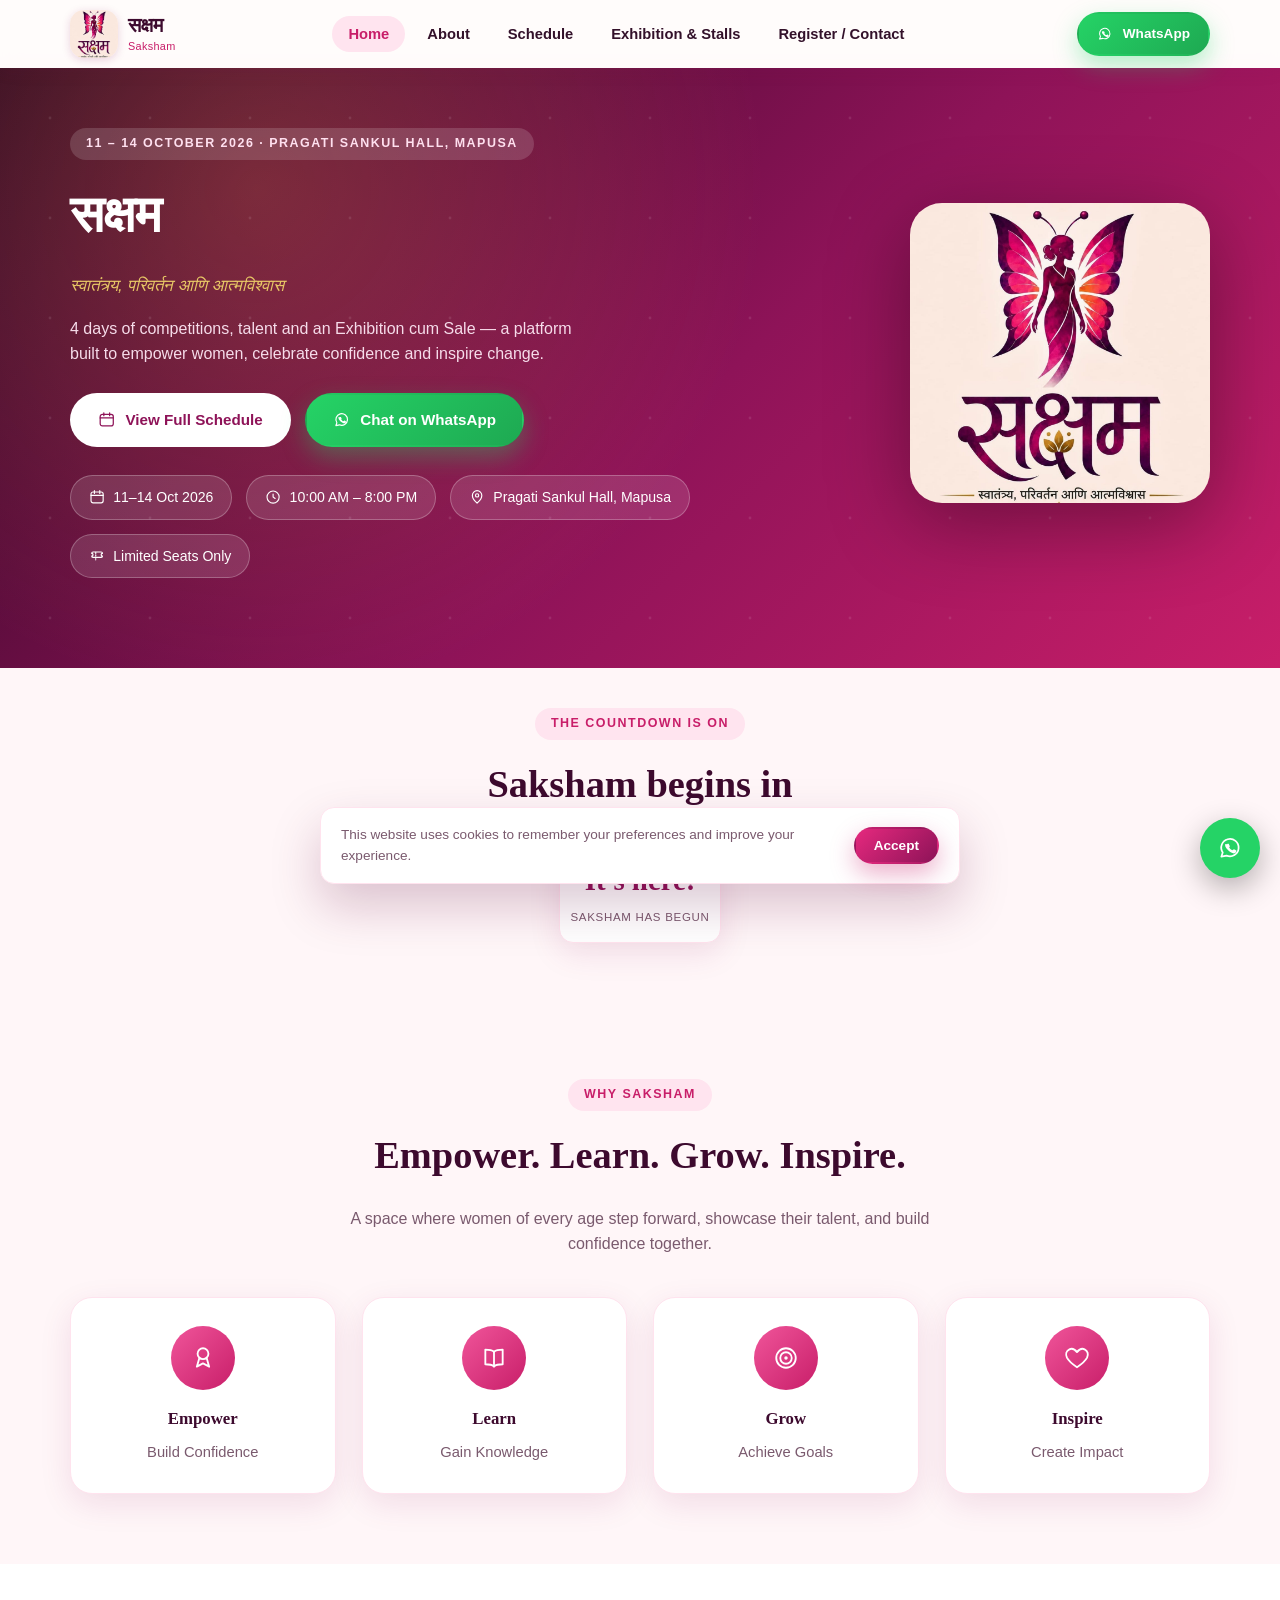
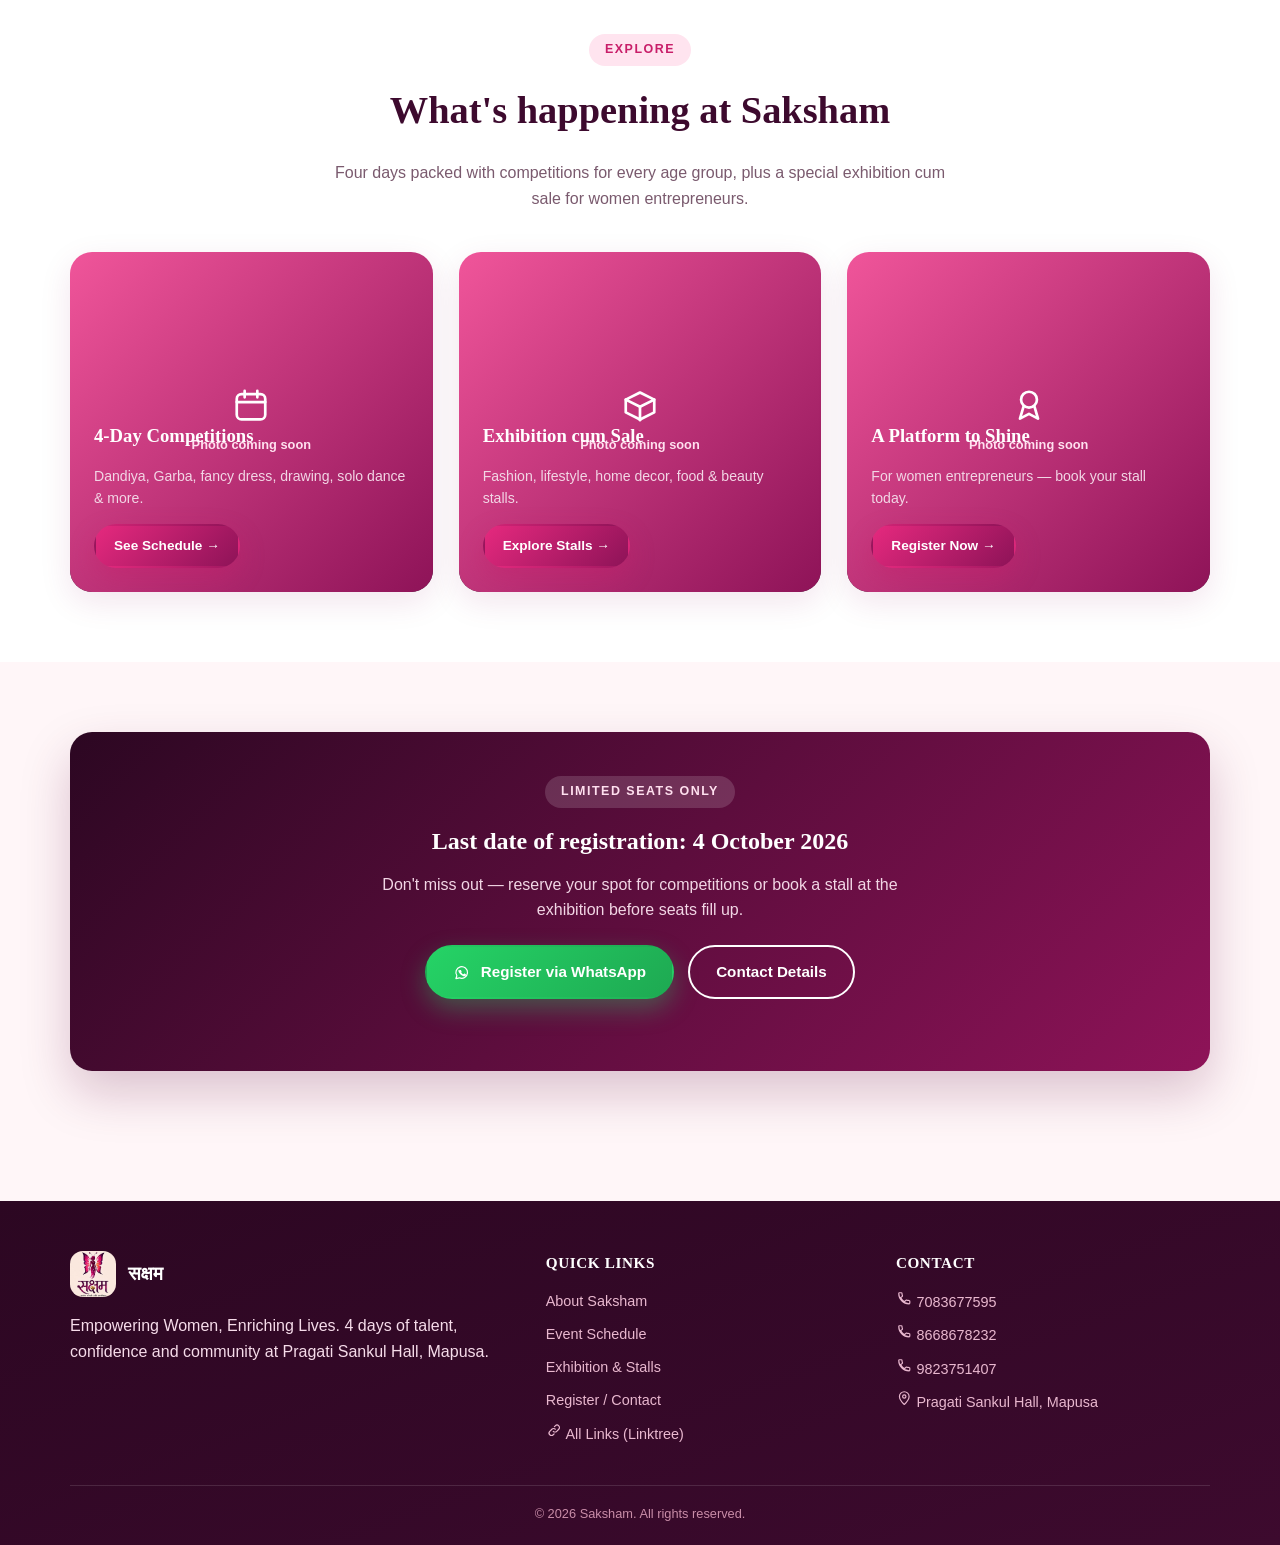
==== commit 5b61b1da: "Match stall map to venue floor plan, update location, drop stale posters - Rebuild the stall picker " ====
--- a/index.html
+++ b/index.html
@@ -4,7 +4,7 @@
 <meta charset="UTF-8">
 <meta name="viewport" content="width=device-width, initial-scale=1.0">
 <title>सक्षम | Saksham — Empowering Women, Enriching Lives</title>
-<meta name="description" content="Saksham — a 4-day women-centric event of competitions, talent and an Exhibition cum Sale at Sateri Temple, Mapusa. 11-14 October 2026.">
+<meta name="description" content="Saksham — a 4-day women-centric event of competitions, talent and an Exhibition cum Sale at Pragati Sankul Hall, Mapusa. 11-14 October 2026.">
 <link rel="icon" href="images/logo.jpg">
 <link rel="stylesheet" href="css/style.css">
 </head>
@@ -35,7 +35,7 @@
 <section class="hero">
   <div class="container hero-inner">
     <div class="hero-copy">
-      <span class="eyebrow">11 – 14 October 2026 · Sateri Temple, Mapusa</span>
+      <span class="eyebrow">11 – 14 October 2026 · Pragati Sankul Hall, Mapusa</span>
       <h1>सक्षम</h1>
       <p class="tagline">स्वातंत्र्य, परिवर्तन आणि आत्मविश्वास</p>
       <p class="lead">4 days of competitions, talent and an Exhibition cum Sale — a platform built to empower women, celebrate confidence and inspire change.</p>
@@ -46,7 +46,7 @@
       <div class="info-strip">
         <div class="info-chip"><span class="icon" data-icon="calendar"></span> 11–14 Oct 2026</div>
         <div class="info-chip"><span class="icon" data-icon="clock"></span> 10:00 AM – 8:00 PM</div>
-        <div class="info-chip"><span class="icon" data-icon="pin"></span> Sateri Temple, Mapusa</div>
+        <div class="info-chip"><span class="icon" data-icon="pin"></span> Pragati Sankul Hall, Mapusa</div>
         <div class="info-chip"><span class="icon" data-icon="ticket"></span> Limited Seats Only</div>
       </div>
     </div>
@@ -108,7 +108,7 @@
     </div>
     <div class="grid grid-3 reveal">
       <div class="poster-card">
-        <img src="images/banner-schedule.jpg" alt="4 day schedule">
+        <div class="poster-placeholder"><span class="icon" data-icon="calendar"></span><span class="label">Photo coming soon</span></div>
         <div class="poster-content">
           <h3>4-Day Competitions</h3>
           <p>Dandiya, Garba, fancy dress, drawing, solo dance &amp; more.</p>
@@ -116,7 +116,7 @@
         </div>
       </div>
       <div class="poster-card">
-        <img src="images/banner-exhibition.jpg" alt="Exhibition cum sale">
+        <div class="poster-placeholder"><span class="icon" data-icon="package"></span><span class="label">Photo coming soon</span></div>
         <div class="poster-content">
           <h3>Exhibition cum Sale</h3>
           <p>Fashion, lifestyle, home decor, food &amp; beauty stalls.</p>
@@ -124,7 +124,7 @@
         </div>
       </div>
       <div class="poster-card">
-        <img src="images/banner-stall.jpg" alt="Book your seats">
+        <div class="poster-placeholder"><span class="icon" data-icon="award"></span><span class="label">Photo coming soon</span></div>
         <div class="poster-content">
           <h3>A Platform to Shine</h3>
           <p>For women entrepreneurs — book your stall today.</p>
@@ -157,7 +157,7 @@
           <img src="images/logo.jpg" alt="Saksham logo">
           <strong>सक्षम</strong>
         </div>
-        <p>Empowering Women, Enriching Lives. 4 days of talent, confidence and community at Sateri Temple, Mapusa.</p>
+        <p>Empowering Women, Enriching Lives. 4 days of talent, confidence and community at Pragati Sankul Hall, Mapusa.</p>
       </div>
       <div>
         <h4>Quick Links</h4>
@@ -172,7 +172,7 @@
         <a href="tel:7083677595"><span class="icon" data-icon="phone"></span> 7083677595</a>
         <a href="tel:8668678232"><span class="icon" data-icon="phone"></span> 8668678232</a>
         <a href="tel:9823751407"><span class="icon" data-icon="phone"></span> 9823751407</a>
-        <a href="https://www.google.com/maps/search/?api=1&query=Sateri+Temple+Mapusa" target="_blank" rel="noopener"><span class="icon" data-icon="pin"></span> Sateri Temple, Mapusa</a>
+        <a href="https://www.google.com/maps/search/?api=1&query=Pragati+Sankul+Hall+Bodgini+Temple+Mapusa" target="_blank" rel="noopener"><span class="icon" data-icon="pin"></span> Pragati Sankul Hall, Mapusa</a>
       </div>
     </div>
     <div class="footer-bottom">© 2026 Saksham. All rights reserved.</div>
--- a/css/style.css
+++ b/css/style.css
@@ -231,6 +231,20 @@
 .poster-content h3{ color:#fff; margin-bottom:6px; }
 .poster-content p{ color:#f2d6e5; font-size:.88rem; margin-bottom:14px; }
 
+/* ---------- Image placeholders (until real photos/posters are uploaded) ---------- */
+.poster-placeholder{
+  position:absolute; inset:0; display:flex; flex-direction:column; align-items:center; justify-content:center; gap:10px;
+  background:linear-gradient(135deg,var(--pink-400),var(--magenta-700));
+}
+.poster-placeholder .icon svg{ width:38px; height:38px; color:#fff; }
+.poster-placeholder span.label{ font-size:.8rem; font-weight:600; color:#ffe0ef; }
+.banner-placeholder{
+  aspect-ratio:3/4; max-width:640px; display:flex; flex-direction:column; align-items:center; justify-content:center;
+  gap:14px; background:linear-gradient(135deg,var(--pink-400),var(--magenta-700)); color:#fff;
+}
+.banner-placeholder .icon svg{ width:52px; height:52px; }
+.banner-placeholder span.label{ font-size:.92rem; font-weight:600; color:#ffe0ef; }
+
 /* ---------- Countdown ---------- */
 .countdown{
   display:flex; gap:14px; justify-content:center; flex-wrap:wrap; margin:26px 0;
@@ -388,13 +402,23 @@
 .stall-swatch.selected{ background:linear-gradient(135deg,var(--pink-400),var(--pink-600)); }
 .stall-swatch.booked{ background:#d8d0d4; }
 
-.stall-grid-wrap{ overflow-x:auto; padding-bottom:6px; }
-.stall-grid{
-  display:grid; grid-template-columns:repeat(10, minmax(42px,1fr)); gap:8px; min-width:460px;
-}
+.stall-grid-wrap{ overflow-x:auto; padding-bottom:10px; }
+.stall-judge-bar{
+  background:linear-gradient(135deg,var(--maroon-900),var(--magenta-700)); color:#fff; text-align:center;
+  font-weight:700; letter-spacing:.06em; text-transform:uppercase; font-size:.8rem;
+  padding:12px; border-radius:var(--radius-sm); margin-bottom:16px; min-width:fit-content;
+}
+.stall-map{ display:flex; align-items:flex-start; gap:16px; min-width:fit-content; }
+.stall-strip{ display:flex; flex-direction:column; gap:6px; }
+.stall-strip-gap{
+  font-size:.6rem; color:var(--text-muted); text-transform:uppercase; letter-spacing:.06em;
+  text-align:center; padding:2px 0; white-space:nowrap;
+}
+.stall-pair{ display:flex; gap:10px; padding:0 14px; border-left:1px dashed #f2c3d8; border-right:1px dashed #f2c3d8; }
+.stall-col{ display:flex; flex-direction:column; gap:6px; }
 .stall-btn{
-  aspect-ratio:1; border-radius:10px; border:1.5px solid var(--pink-300); background:var(--bg-cream);
-  color:var(--maroon-900); font-weight:700; font-size:.82rem; cursor:pointer; transition:.15s;
+  width:40px; height:40px; flex:0 0 auto; border-radius:10px; border:1.5px solid var(--pink-300); background:var(--bg-cream);
+  color:var(--maroon-900); font-weight:700; font-size:.78rem; cursor:pointer; transition:.15s;
   display:flex; align-items:center; justify-content:center;
 }
 .stall-btn:hover:not(:disabled){ border-color:var(--pink-500); background:#fff; }
@@ -422,7 +446,9 @@
 .comp-check span{ font-size:.92rem; color:var(--text-dark); }
 
 @media (max-width:560px){
-  .stall-grid{ grid-template-columns:repeat(6, minmax(1px,1fr)); min-width:0; gap:6px; }
+  .stall-btn{ width:34px; height:34px; font-size:.7rem; }
+  .stall-map{ gap:10px; }
+  .stall-pair{ gap:6px; padding:0 8px; }
 }
 
 /* ---------- Footer ---------- */
